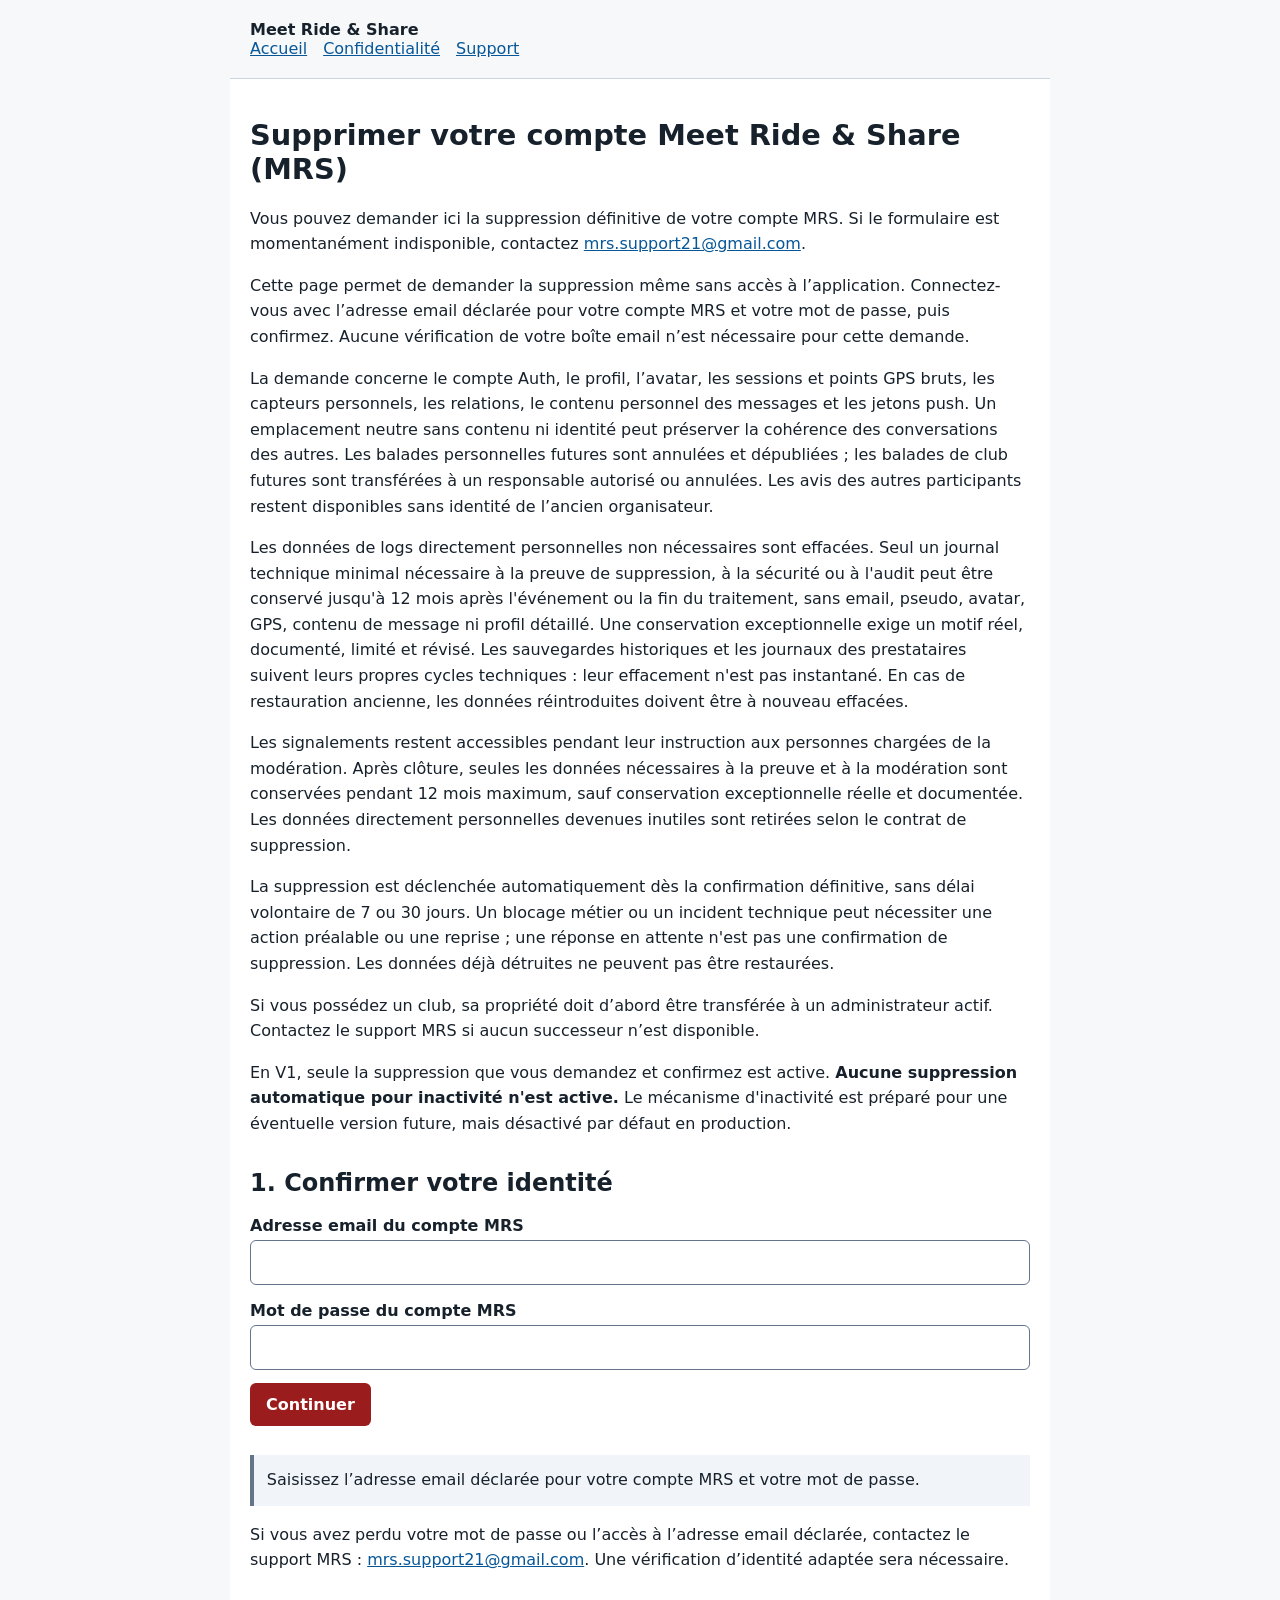
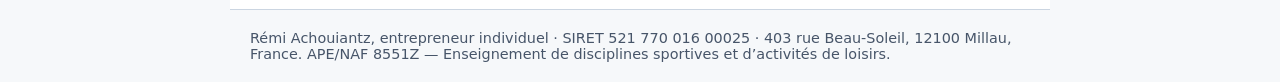
==== account-deletion.html @ 38802183 "Publish MRS public information site" ====
<!doctype html>
<html lang="fr">
<head>
  <meta charset="utf-8">
  <meta name="viewport" content="width=device-width,initial-scale=1">
  <meta name="referrer" content="no-referrer">
  <title>Supprimer un compte Meet Ride & Share</title>
  <link rel="stylesheet" href="style.css">
</head>
<body>
  <header><strong>Meet Ride & Share</strong><nav aria-label="Pages MRS"><a href="index.html">Accueil</a><a href="privacy.html">Confidentialité</a><a href="support.html">Support</a></nav></header>
  <main>
    <h1>Supprimer votre compte Meet Ride & Share (MRS)</h1>
    <p>Vous pouvez demander ici la suppression définitive de votre compte MRS. Si le formulaire est momentanément indisponible, contactez <a href="mailto:mrs.support21@gmail.com">mrs.support21@gmail.com</a>.</p>
    <p>Cette page permet de demander la suppression même sans accès à l’application. Connectez-vous avec l’adresse email déclarée pour votre compte MRS et votre mot de passe, puis confirmez. Aucune vérification de votre boîte email n’est nécessaire pour cette demande.</p>
    <p>La demande concerne le compte Auth, le profil, l’avatar, les sessions et points GPS bruts, les capteurs personnels, les relations, le contenu personnel des messages et les jetons push. Un emplacement neutre sans contenu ni identité peut préserver la cohérence des conversations des autres. Les balades personnelles futures sont annulées et dépubliées ; les balades de club futures sont transférées à un responsable autorisé ou annulées. Les avis des autres participants restent disponibles sans identité de l’ancien organisateur.</p>
    <p>Les données de logs directement personnelles non nécessaires sont effacées. Seul un journal technique minimal nécessaire à la preuve de suppression, à la sécurité ou à l'audit peut être conservé jusqu'à 12 mois après l'événement ou la fin du traitement, sans email, pseudo, avatar, GPS, contenu de message ni profil détaillé. Une conservation exceptionnelle exige un motif réel, documenté, limité et révisé. Les sauvegardes historiques et les journaux des prestataires suivent leurs propres cycles techniques : leur effacement n'est pas instantané. En cas de restauration ancienne, les données réintroduites doivent être à nouveau effacées.</p>
    <p>Les signalements restent accessibles pendant leur instruction aux personnes chargées de la modération. Après clôture, seules les données nécessaires à la preuve et à la modération sont conservées pendant 12 mois maximum, sauf conservation exceptionnelle réelle et documentée. Les données directement personnelles devenues inutiles sont retirées selon le contrat de suppression.</p>
    <p>La suppression est déclenchée automatiquement dès la confirmation définitive, sans délai volontaire de 7 ou 30 jours. Un blocage métier ou un incident technique peut nécessiter une action préalable ou une reprise ; une réponse en attente n'est pas une confirmation de suppression. Les données déjà détruites ne peuvent pas être restaurées.</p>
    <p>Si vous possédez un club, sa propriété doit d’abord être transférée à un administrateur actif. Contactez le support MRS si aucun successeur n’est disponible.</p>
    <p>En V1, seule la suppression que vous demandez et confirmez est active. <strong>Aucune suppression automatique pour inactivité n'est active.</strong> Le mécanisme d'inactivité est préparé pour une éventuelle version future, mais désactivé par défaut en production.<!-- FEATURE_PREPARED_BUT_DISABLED --></p>
    <h2>1. Confirmer votre identité</h2>
    <form id="email-form">
      <label for="email">Adresse email du compte MRS</label>
      <input id="email" type="email" autocomplete="email" required>
      <label for="password">Mot de passe du compte MRS</label>
      <input id="password" type="password" autocomplete="current-password" required>
      <button id="sign-in" type="submit" disabled>Continuer</button>
    </form>
    <form id="delete-form" hidden>
      <h2>2. Confirmer la suppression</h2>
      <p>Compte connecté : <strong id="signed-in-email"></strong>. La suppression est définitive. Si vous possédez un Club, sa propriété doit être transférée avant cette étape.</p>
      <label class="checkbox-label" for="understood"><input id="understood" type="checkbox" required> Je comprends que mon compte et mes données personnelles seront supprimés de façon irréversible.</label>
      <label for="confirmation">Saisissez SUPPRIMER pour confirmer</label>
      <input id="confirmation" autocomplete="off" spellcheck="false" required>
      <button id="delete-account" type="submit">Supprimer définitivement mon compte</button>
    </form>
    <p id="status" class="status" role="status" aria-live="polite">Chargement du formulaire…</p>
    <p>Si vous avez perdu votre mot de passe ou l’accès à l’adresse email déclarée, contactez le support MRS : <span id="support-contact"><a href="mailto:mrs.support21@gmail.com?subject=Suppression%20compte%20MRS">mrs.support21@gmail.com</a></span>. Une vérification d’identité adaptée sera nécessaire.</p>
  </main>
  <script src="./delete-account-config.js"></script>
  <script type="module" src="./account-deletion.js"></script>
  <footer>Rémi Achouiantz, entrepreneur individuel · SIRET 521 770 016 00025 · 403 rue Beau-Soleil, 12100 Millau, France. APE/NAF 8551Z — Enseignement de disciplines sportives et d’activités de loisirs.</footer>
</body>
</html>
---- style.css ----
:root{color-scheme:light;font-family:system-ui,-apple-system,"Segoe UI",sans-serif;color:#17212b;background:#f6f8fa}
*{box-sizing:border-box}body{margin:0}header,main,footer{max-width:820px;margin:auto;padding:1.25rem}header{border-bottom:1px solid #cbd5e1}nav{display:flex;flex-wrap:wrap;gap:1rem}nav a,a{color:#075798}main{background:#fff;min-height:70vh}h1{font-size:1.8rem}h2{margin-top:2rem}p,li{line-height:1.6}ul{padding-left:1.4rem}.notice{border-left:4px solid #ba7110;background:#fff6e6;padding:.8rem 1rem}.status{padding:.8rem;border-left:4px solid #64748b;background:#f1f5f9}.status.error{border-color:#b91c1c;background:#fef2f2}.status.success{border-color:#166534;background:#f0fdf4}label{display:block;font-weight:700;margin:1rem 0 .3rem}input{display:block;width:100%;padding:.75rem;font:inherit;border:1px solid #64748b;border-radius:6px}button{padding:.75rem 1rem;margin:.8rem 0;border:0;border-radius:6px;background:#9b1c1c;color:#fff;font:inherit;font-weight:700;cursor:pointer}button:disabled{opacity:.5;cursor:not-allowed}table{border-collapse:collapse;width:100%}th,td{text-align:left;border:1px solid #cbd5e1;padding:.6rem;vertical-align:top}footer{font-size:.9rem;color:#475569;border-top:1px solid #cbd5e1}
.checkbox-label{display:flex;align-items:flex-start;gap:.65rem;line-height:1.5}.checkbox-label input{width:1.25rem;height:1.25rem;margin:.1rem 0 0;flex:none}form[hidden]{display:none}
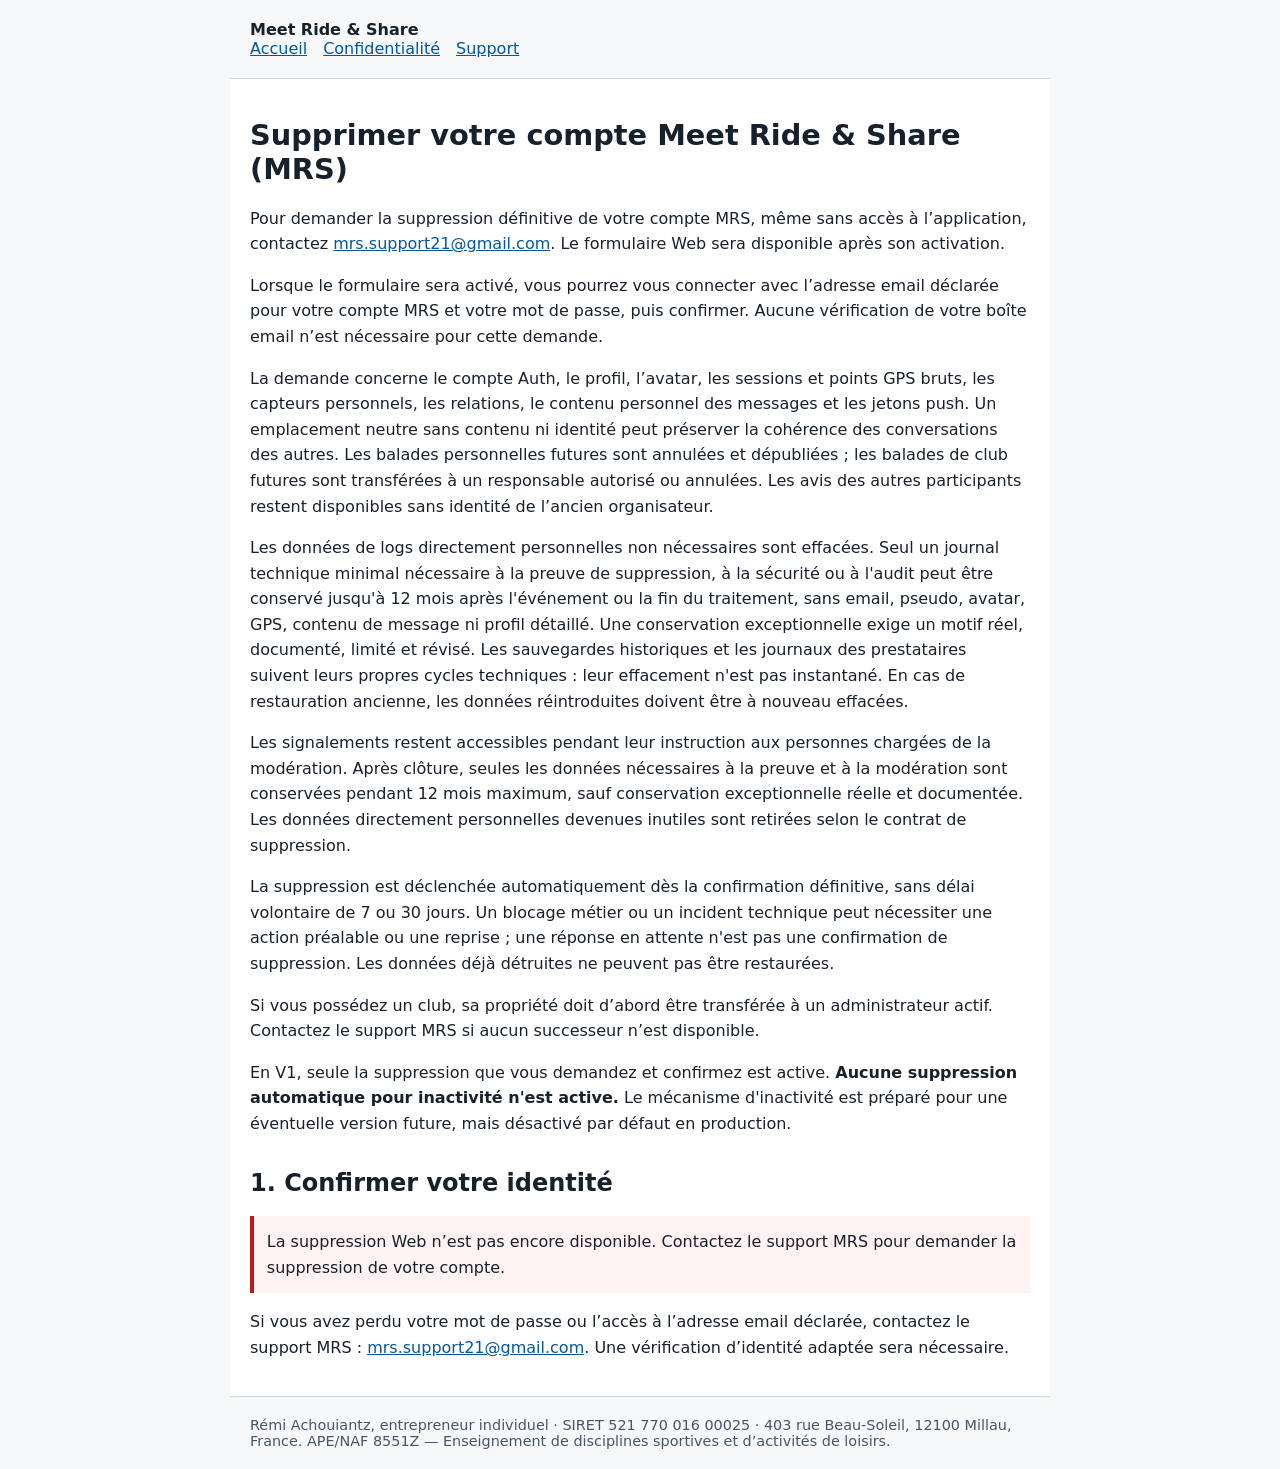
==== commit 0049cacb: "Clarify web deletion availability before CORS activation" ====
--- a/account-deletion.html
+++ b/account-deletion.html
@@ -11,8 +11,8 @@
   <header><strong>Meet Ride & Share</strong><nav aria-label="Pages MRS"><a href="index.html">Accueil</a><a href="privacy.html">Confidentialité</a><a href="support.html">Support</a></nav></header>
   <main>
     <h1>Supprimer votre compte Meet Ride & Share (MRS)</h1>
-    <p>Vous pouvez demander ici la suppression définitive de votre compte MRS. Si le formulaire est momentanément indisponible, contactez <a href="mailto:mrs.support21@gmail.com">mrs.support21@gmail.com</a>.</p>
-    <p>Cette page permet de demander la suppression même sans accès à l’application. Connectez-vous avec l’adresse email déclarée pour votre compte MRS et votre mot de passe, puis confirmez. Aucune vérification de votre boîte email n’est nécessaire pour cette demande.</p>
+    <p>Pour demander la suppression définitive de votre compte MRS, même sans accès à l’application, contactez <a href="mailto:mrs.support21@gmail.com">mrs.support21@gmail.com</a>. Le formulaire Web sera disponible après son activation.</p>
+    <p>Lorsque le formulaire sera activé, vous pourrez vous connecter avec l’adresse email déclarée pour votre compte MRS et votre mot de passe, puis confirmer. Aucune vérification de votre boîte email n’est nécessaire pour cette demande.</p>
     <p>La demande concerne le compte Auth, le profil, l’avatar, les sessions et points GPS bruts, les capteurs personnels, les relations, le contenu personnel des messages et les jetons push. Un emplacement neutre sans contenu ni identité peut préserver la cohérence des conversations des autres. Les balades personnelles futures sont annulées et dépubliées ; les balades de club futures sont transférées à un responsable autorisé ou annulées. Les avis des autres participants restent disponibles sans identité de l’ancien organisateur.</p>
     <p>Les données de logs directement personnelles non nécessaires sont effacées. Seul un journal technique minimal nécessaire à la preuve de suppression, à la sécurité ou à l'audit peut être conservé jusqu'à 12 mois après l'événement ou la fin du traitement, sans email, pseudo, avatar, GPS, contenu de message ni profil détaillé. Une conservation exceptionnelle exige un motif réel, documenté, limité et révisé. Les sauvegardes historiques et les journaux des prestataires suivent leurs propres cycles techniques : leur effacement n'est pas instantané. En cas de restauration ancienne, les données réintroduites doivent être à nouveau effacées.</p>
     <p>Les signalements restent accessibles pendant leur instruction aux personnes chargées de la modération. Après clôture, seules les données nécessaires à la preuve et à la modération sont conservées pendant 12 mois maximum, sauf conservation exceptionnelle réelle et documentée. Les données directement personnelles devenues inutiles sont retirées selon le contrat de suppression.</p>
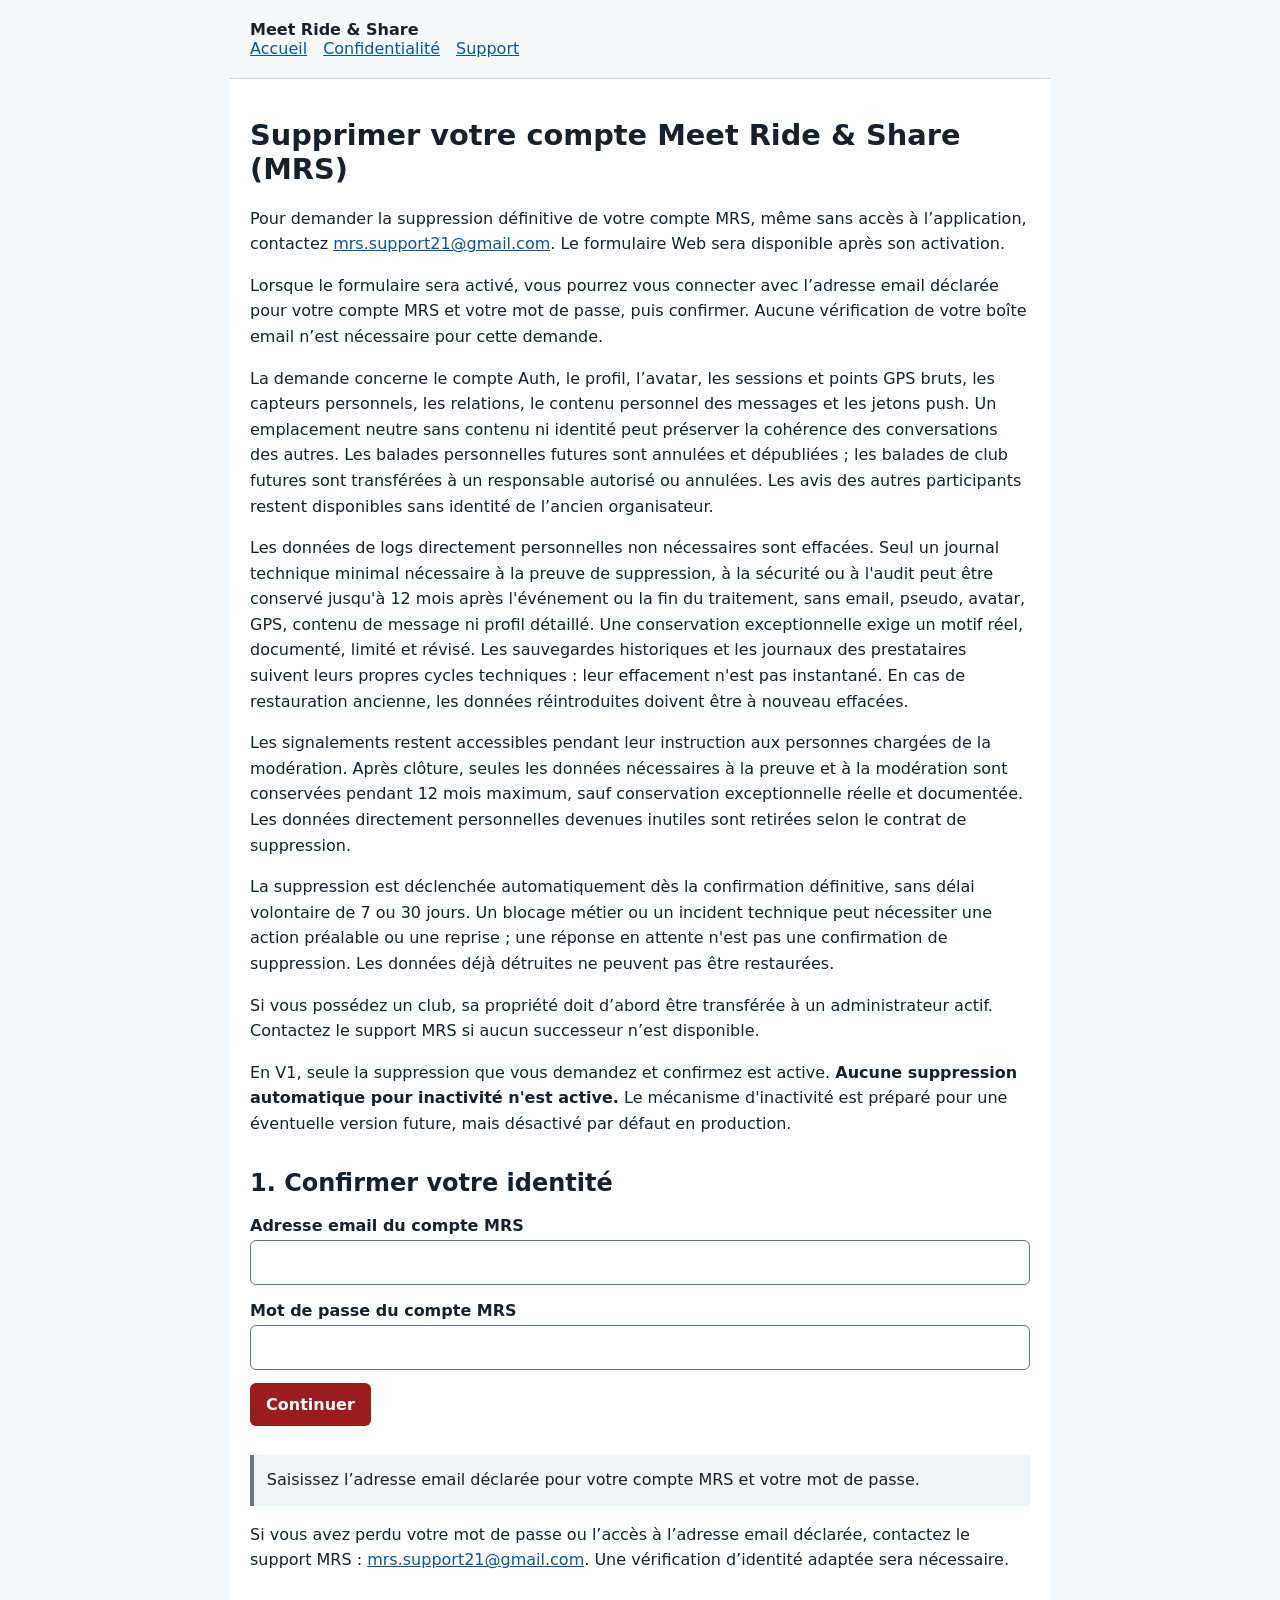
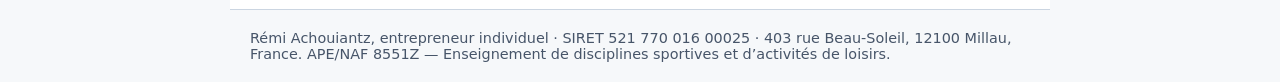
==== commit 78f97d11: "Refresh public deletion configuration in browsers" ====
--- a/account-deletion.html
+++ b/account-deletion.html
@@ -38,7 +38,7 @@
     <p id="status" class="status" role="status" aria-live="polite">Chargement du formulaire…</p>
     <p>Si vous avez perdu votre mot de passe ou l’accès à l’adresse email déclarée, contactez le support MRS : <span id="support-contact"><a href="mailto:mrs.support21@gmail.com?subject=Suppression%20compte%20MRS">mrs.support21@gmail.com</a></span>. Une vérification d’identité adaptée sera nécessaire.</p>
   </main>
-  <script src="./delete-account-config.js"></script>
+  <script src="./delete-account-config.js?v=web-20261106"></script>
   <script type="module" src="./account-deletion.js"></script>
   <footer>Rémi Achouiantz, entrepreneur individuel · SIRET 521 770 016 00025 · 403 rue Beau-Soleil, 12100 Millau, France. APE/NAF 8551Z — Enseignement de disciplines sportives et d’activités de loisirs.</footer>
 </body>
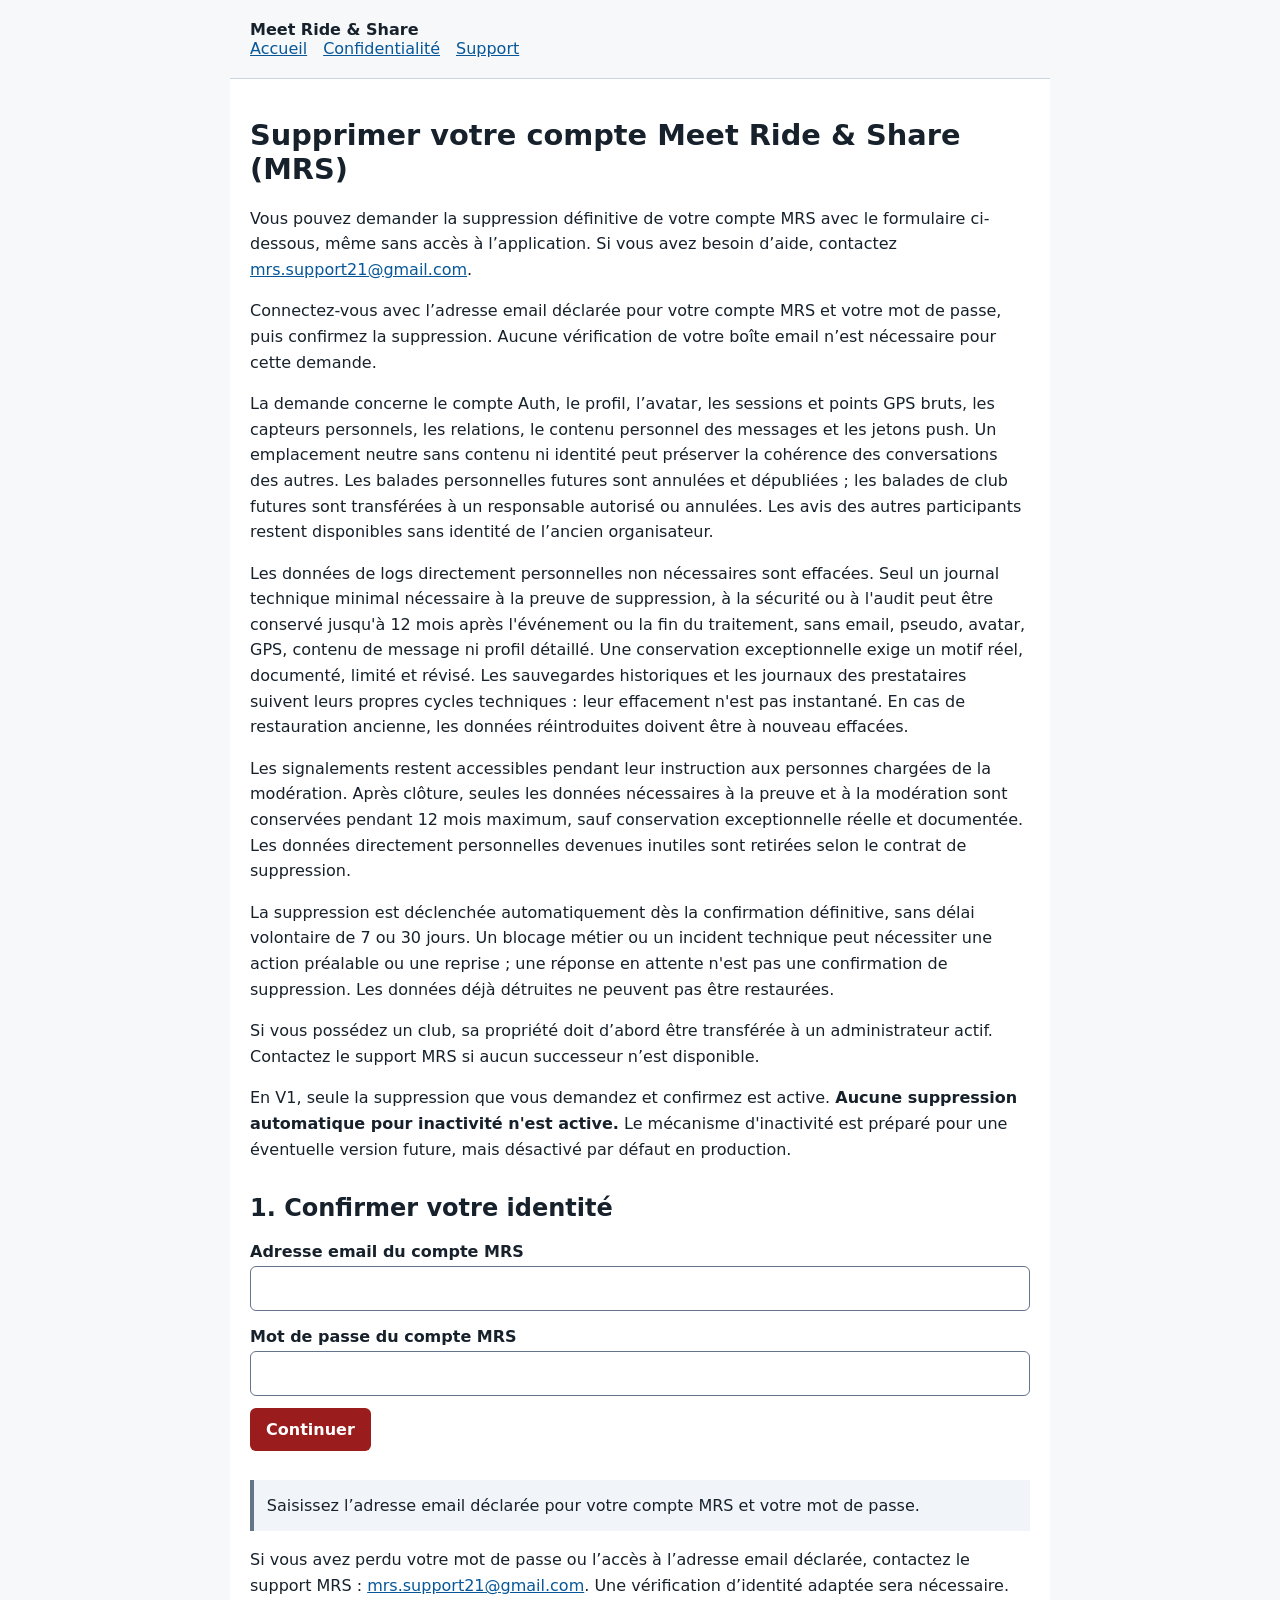
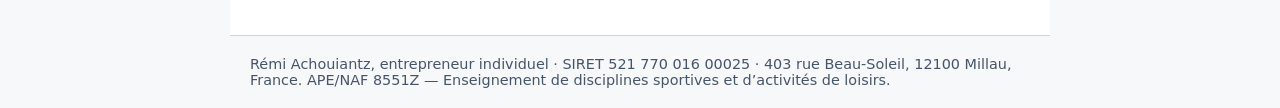
==== commit 107dadfa: "Update public account deletion availability text" ====
--- a/account-deletion.html
+++ b/account-deletion.html
@@ -11,8 +11,8 @@
   <header><strong>Meet Ride & Share</strong><nav aria-label="Pages MRS"><a href="index.html">Accueil</a><a href="privacy.html">Confidentialité</a><a href="support.html">Support</a></nav></header>
   <main>
     <h1>Supprimer votre compte Meet Ride & Share (MRS)</h1>
-    <p>Pour demander la suppression définitive de votre compte MRS, même sans accès à l’application, contactez <a href="mailto:mrs.support21@gmail.com">mrs.support21@gmail.com</a>. Le formulaire Web sera disponible après son activation.</p>
-    <p>Lorsque le formulaire sera activé, vous pourrez vous connecter avec l’adresse email déclarée pour votre compte MRS et votre mot de passe, puis confirmer. Aucune vérification de votre boîte email n’est nécessaire pour cette demande.</p>
+    <p>Vous pouvez demander la suppression définitive de votre compte MRS avec le formulaire ci-dessous, même sans accès à l’application. Si vous avez besoin d’aide, contactez <a href="mailto:mrs.support21@gmail.com">mrs.support21@gmail.com</a>.</p>
+    <p>Connectez-vous avec l’adresse email déclarée pour votre compte MRS et votre mot de passe, puis confirmez la suppression. Aucune vérification de votre boîte email n’est nécessaire pour cette demande.</p>
     <p>La demande concerne le compte Auth, le profil, l’avatar, les sessions et points GPS bruts, les capteurs personnels, les relations, le contenu personnel des messages et les jetons push. Un emplacement neutre sans contenu ni identité peut préserver la cohérence des conversations des autres. Les balades personnelles futures sont annulées et dépubliées ; les balades de club futures sont transférées à un responsable autorisé ou annulées. Les avis des autres participants restent disponibles sans identité de l’ancien organisateur.</p>
     <p>Les données de logs directement personnelles non nécessaires sont effacées. Seul un journal technique minimal nécessaire à la preuve de suppression, à la sécurité ou à l'audit peut être conservé jusqu'à 12 mois après l'événement ou la fin du traitement, sans email, pseudo, avatar, GPS, contenu de message ni profil détaillé. Une conservation exceptionnelle exige un motif réel, documenté, limité et révisé. Les sauvegardes historiques et les journaux des prestataires suivent leurs propres cycles techniques : leur effacement n'est pas instantané. En cas de restauration ancienne, les données réintroduites doivent être à nouveau effacées.</p>
     <p>Les signalements restent accessibles pendant leur instruction aux personnes chargées de la modération. Après clôture, seules les données nécessaires à la preuve et à la modération sont conservées pendant 12 mois maximum, sauf conservation exceptionnelle réelle et documentée. Les données directement personnelles devenues inutiles sont retirées selon le contrat de suppression.</p>
@@ -38,7 +38,7 @@
     <p id="status" class="status" role="status" aria-live="polite">Chargement du formulaire…</p>
     <p>Si vous avez perdu votre mot de passe ou l’accès à l’adresse email déclarée, contactez le support MRS : <span id="support-contact"><a href="mailto:mrs.support21@gmail.com?subject=Suppression%20compte%20MRS">mrs.support21@gmail.com</a></span>. Une vérification d’identité adaptée sera nécessaire.</p>
   </main>
-  <script src="./delete-account-config.js?v=web-20261106"></script>
+  <script src="./delete-account-config.js?v=web-20261107"></script>
   <script type="module" src="./account-deletion.js"></script>
   <footer>Rémi Achouiantz, entrepreneur individuel · SIRET 521 770 016 00025 · 403 rue Beau-Soleil, 12100 Millau, France. APE/NAF 8551Z — Enseignement de disciplines sportives et d’activités de loisirs.</footer>
 </body>
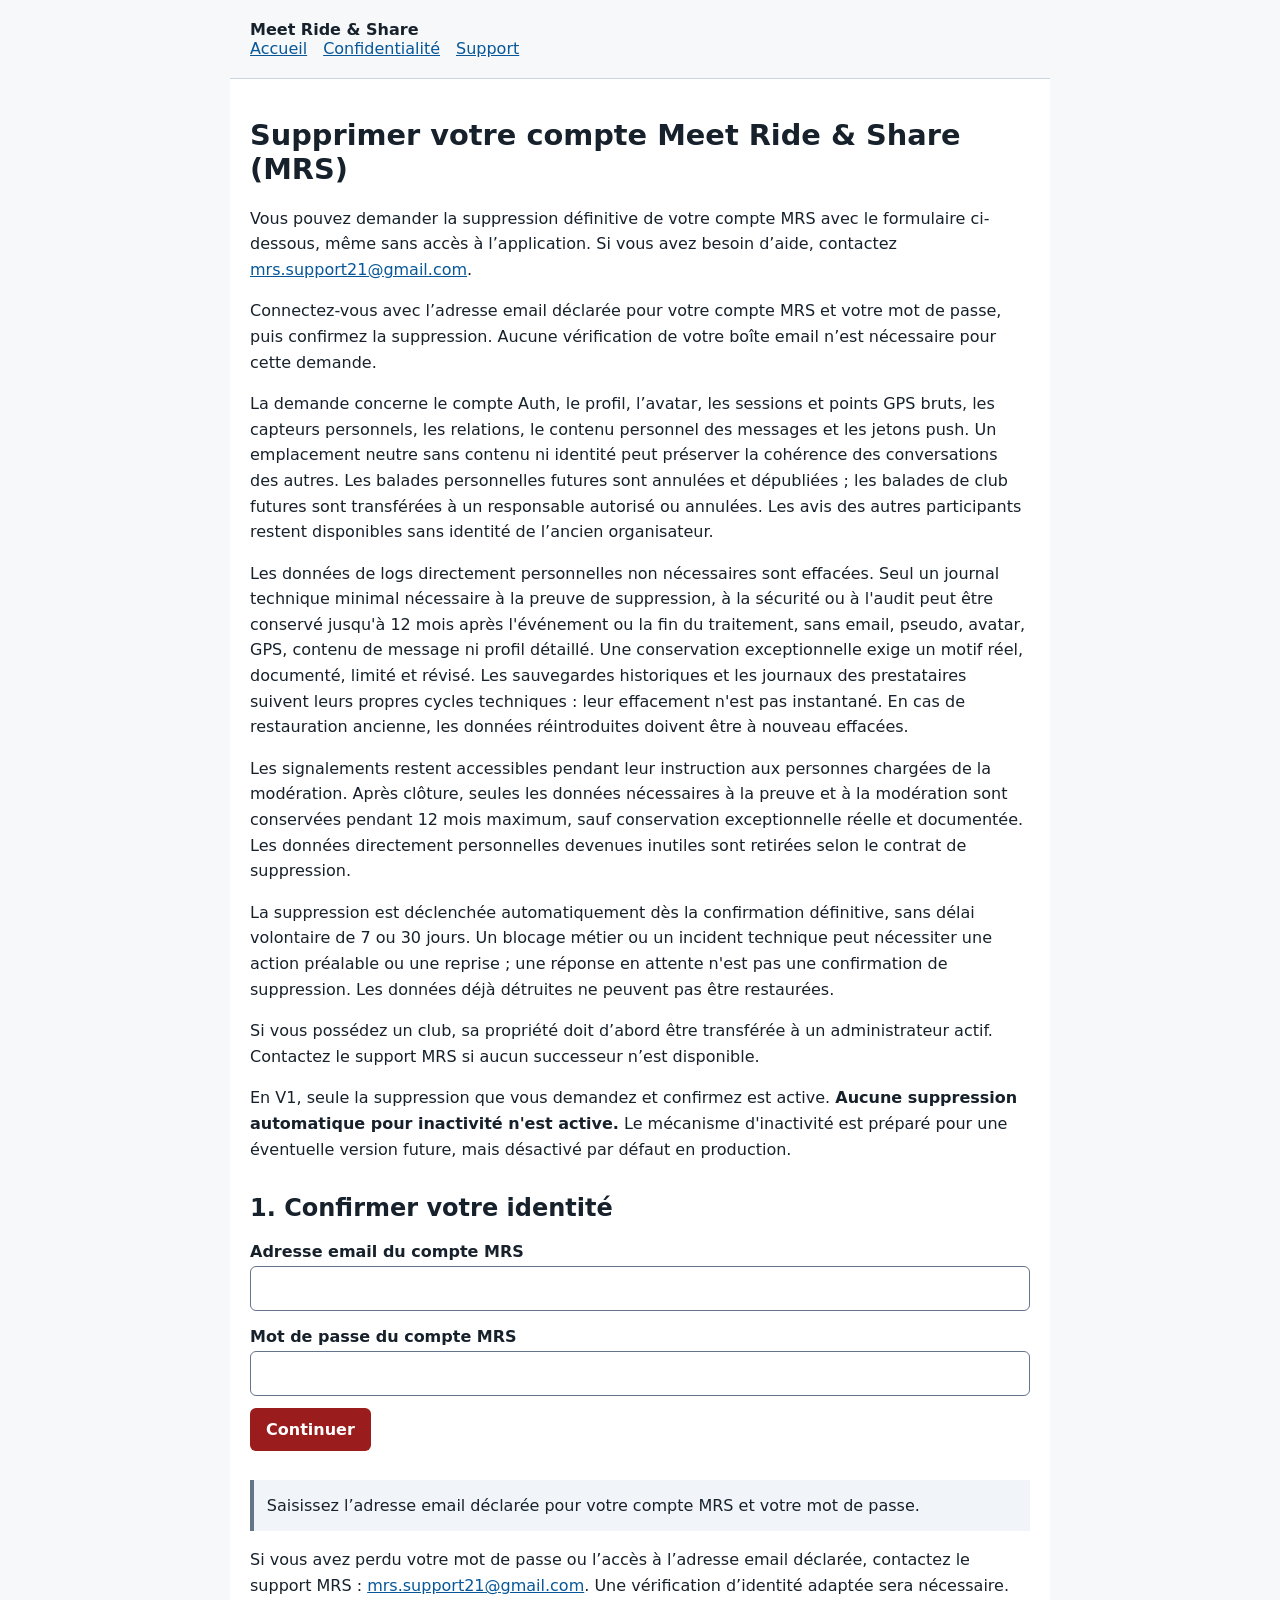
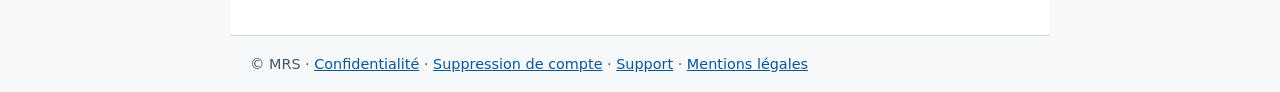
==== commit 16675570: "Simplify public legal information and add legal notices" ====
--- a/account-deletion.html
+++ b/account-deletion.html
@@ -40,6 +40,6 @@
   </main>
   <script src="./delete-account-config.js?v=web-20261107"></script>
   <script type="module" src="./account-deletion.js"></script>
-  <footer>Rémi Achouiantz, entrepreneur individuel · SIRET 521 770 016 00025 · 403 rue Beau-Soleil, 12100 Millau, France. APE/NAF 8551Z — Enseignement de disciplines sportives et d’activités de loisirs.</footer>
+  <footer>© MRS · <a href="privacy.html">Confidentialité</a> · <a href="account-deletion.html">Suppression de compte</a> · <a href="support.html">Support</a> · <a href="legal.html">Mentions légales</a></footer>
 </body>
 </html>
